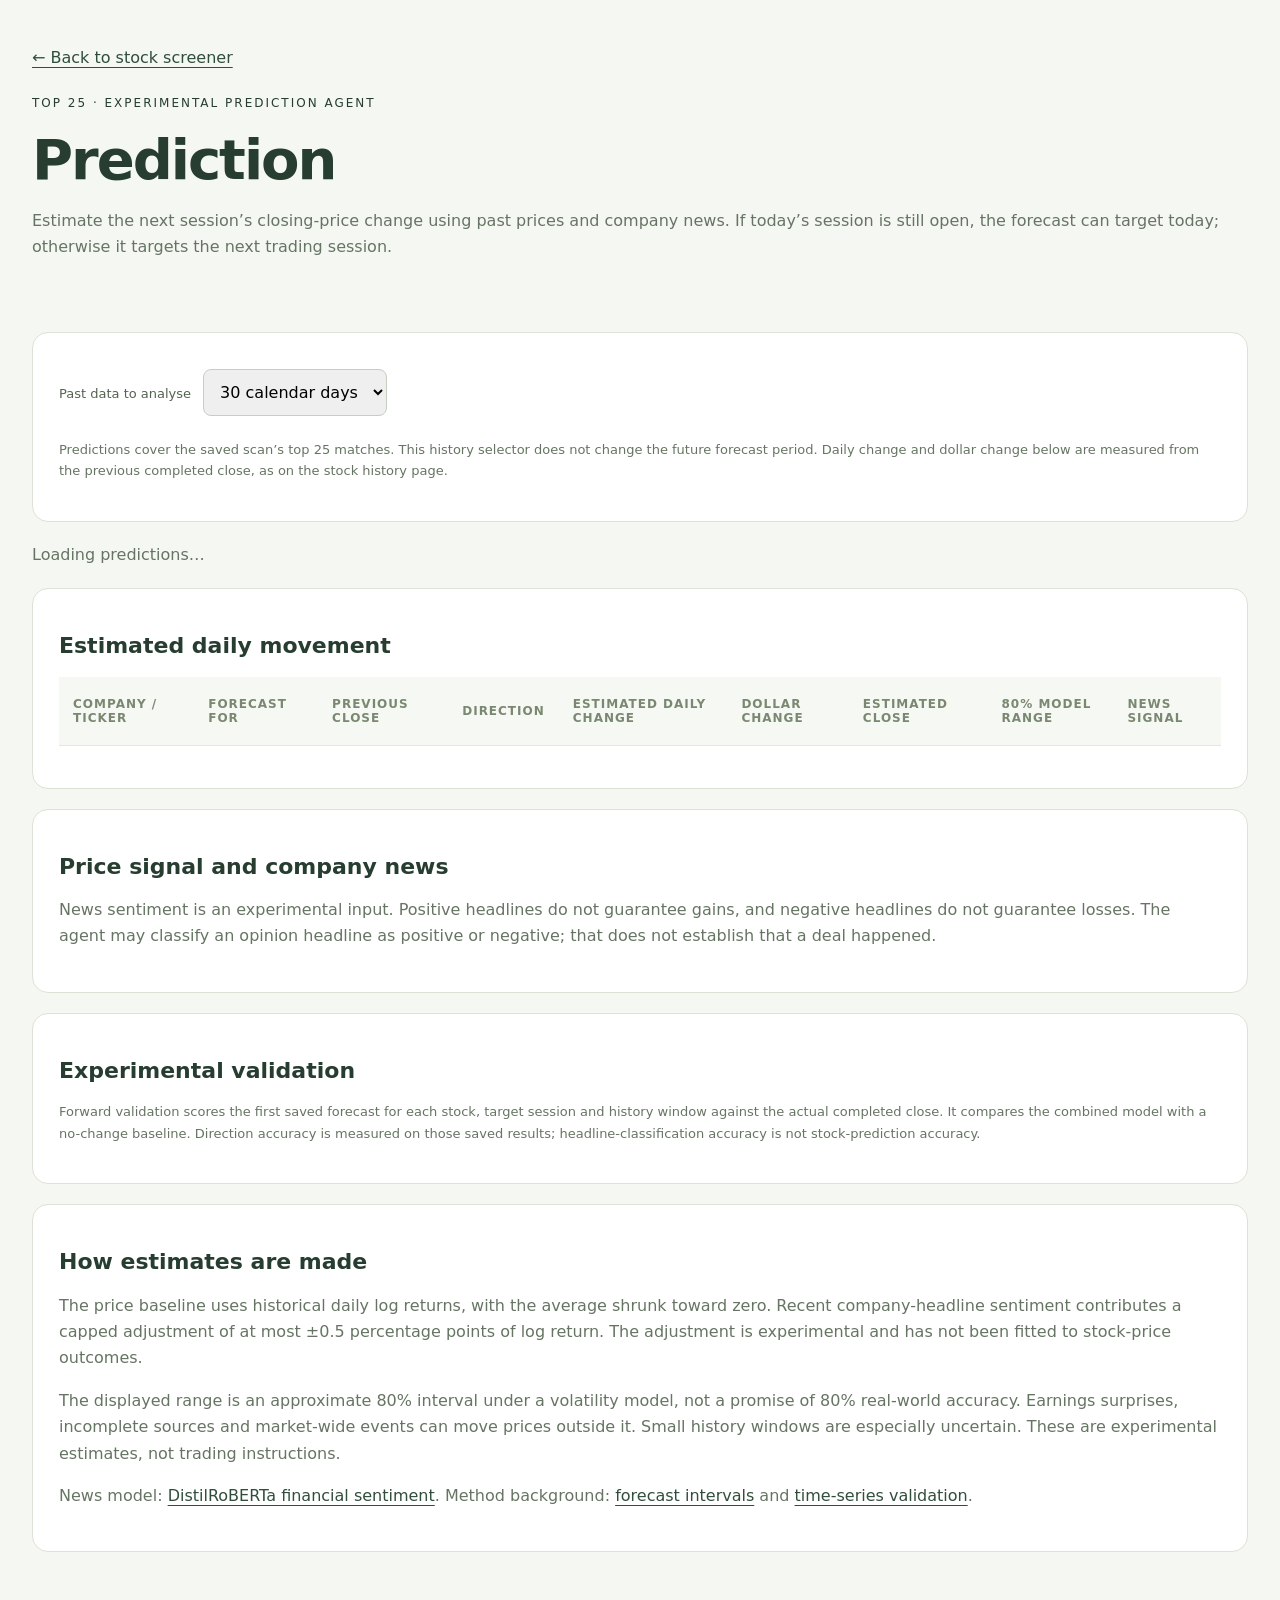
==== github-pages/prediction.html @ 551304e3 "Add experimental top-25 prediction agent with company news and forward validation" ====
<!doctype html><html lang="en"><head><meta charset="utf-8"><meta name="viewport" content="width=device-width,initial-scale=1"><title>Prediction · Market Pulse</title><link rel="stylesheet" href="style.css"></head><body><main><a href="index.html">← Back to stock screener</a><header><span class="eyebrow">TOP 25 · EXPERIMENTAL PREDICTION AGENT</span><h1>Prediction</h1><p>Estimate the next session’s closing-price change using past prices and company news. If today’s session is still open, the forecast can target today; otherwise it targets the next trading session.</p></header><section><label for="historyWindow">Past data to analyse</label><select id="historyWindow"><option value="10">10 calendar days</option><option value="20">20 calendar days</option><option value="30" selected>30 calendar days</option></select><p class="hint">Predictions cover the saved scan’s top 25 matches. This history selector does not change the future forecast period. Daily change and dollar change below are measured from the previous completed close, as on the stock history page.</p></section><p id="predictionStatus" role="status">Loading predictions…</p><section><h2>Estimated daily movement</h2><div class="table"><table><thead><tr><th>Company / ticker</th><th>Forecast for</th><th>Previous close</th><th>Direction</th><th>Estimated daily change</th><th>Dollar change</th><th>Estimated close</th><th>80% model range</th><th>News signal</th></tr></thead><tbody id="predictionRows"></tbody></table></div><p id="predictionEmpty"></p></section><section><h2>Price signal and company news</h2><p>News sentiment is an experimental input. Positive headlines do not guarantee gains, and negative headlines do not guarantee losses. The agent may classify an opinion headline as positive or negative; that does not establish that a deal happened.</p><div id="predictionEvidence"></div></section><section><h2>Experimental validation</h2><p id="validationSummary"></p><p class="hint">Forward validation scores the first saved forecast for each stock, target session and history window against the actual completed close. It compares the combined model with a no-change baseline. Direction accuracy is measured on those saved results; headline-classification accuracy is not stock-prediction accuracy.</p></section><section><h2>How estimates are made</h2><p>The price baseline uses historical daily log returns, with the average shrunk toward zero. Recent company-headline sentiment contributes a capped adjustment of at most ±0.5 percentage points of log return. The adjustment is experimental and has not been fitted to stock-price outcomes.</p><p>The displayed range is an approximate 80% interval under a volatility model, not a promise of 80% real-world accuracy. Earnings surprises, incomplete sources and market-wide events can move prices outside it. Small history windows are especially uncertain. These are experimental estimates, not trading instructions.</p><p>News model: <a href="https://huggingface.co/mrm8488/distilroberta-finetuned-financial-news-sentiment-analysis" target="_blank" rel="noreferrer">DistilRoBERTa financial sentiment</a>. Method background: <a href="https://otexts.com/fpp3/prediction-intervals.html" target="_blank" rel="noreferrer">forecast intervals</a> and <a href="https://otexts.com/fpp3/tscv.html" target="_blank" rel="noreferrer">time-series validation</a>.</p></section></main><script type="module" src="prediction.js?v=20261012-1"></script></body></html>
---- github-pages/style.css ----
:root{font-family:system-ui,sans-serif;color:#263d30;background:#f5f7f2}*{box-sizing:border-box}main{max-width:1400px;margin:auto;padding:40px 24px}header{padding:25px 0 35px}h1{font-size:clamp(32px,5vw,56px);letter-spacing:-2px;margin:16px 0}h2{font-size:22px}p{line-height:1.65;color:#667563}.eyebrow{font-size:12px;letter-spacing:2px}section{background:white;border:1px solid #dce2d6;border-radius:16px;padding:26px;margin:20px 0}form{display:grid;grid-template-columns:repeat(6,1fr);gap:14px;align-items:end}label{font-size:13px;color:#53644f}input{width:100%;border:1px solid #c6cfbf;border-radius:8px;padding:13px;margin-top:8px;font:inherit;color:#263d30}button,a{cursor:pointer}button{border:1px solid #304e3b;background:#304e3b;color:white;border-radius:8px;padding:13px 18px;font:inherit}button:disabled{opacity:.5;cursor:default}a{color:#304e3b;text-underline-offset:4px}.hint{font-size:13px}.bar{display:flex;align-items:center;justify-content:space-between;gap:16px}.bar div{display:flex;align-items:center;gap:10px}.table{overflow:auto}table{width:100%;border-collapse:collapse;text-align:left}th{font-size:12px;text-transform:uppercase;letter-spacing:1px;color:#7a8871;background:#f6f8f3}td,th{padding:20px 14px;border-bottom:1px solid #e3e8df}small{display:block;color:#7a8871;margin-top:5px}.positive{color:#27804c}.negative{color:#b04444}#status{padding:18px;background:#e5edde;border-radius:10px}#empty{padding:20px;text-align:center}@media(max-width:1000px){form{grid-template-columns:repeat(3,1fr)}.bar{display:block}.bar div{flex-wrap:wrap}}@media(max-width:600px){main{padding:18px 12px}section{padding:16px}form{grid-template-columns:repeat(2,1fr)}}

.prediction-button{display:inline-block;padding:12px 18px;border-radius:8px;background:#304e3b;color:#fff;text-decoration:none;margin:8px 0}select{padding:12px;border:1px solid #c6cfbf;border-radius:8px;font:inherit;margin:10px 0 10px 12px}.prediction-card{padding:18px 0;border-bottom:1px solid #e3e8df}.prediction-card:last-child{border-bottom:0}
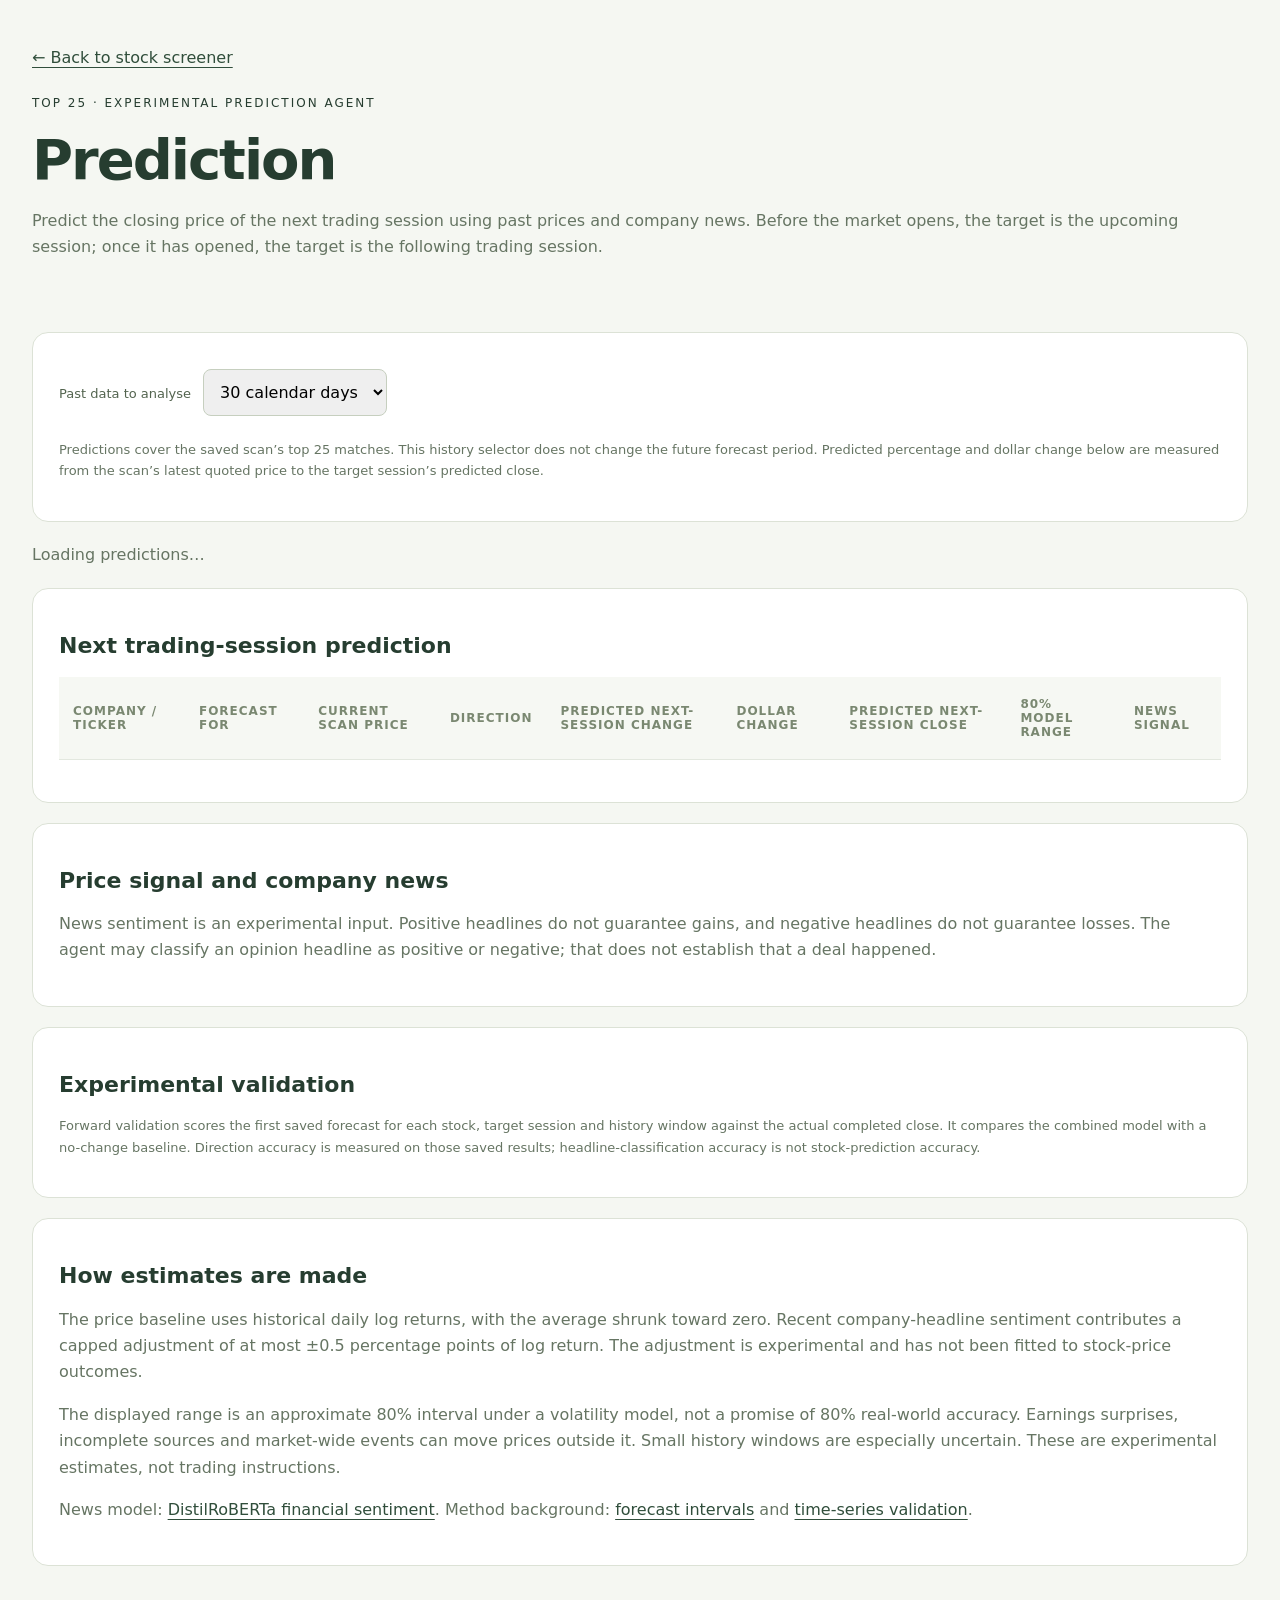
==== commit d0f644b8: "Show next-session predictions beside average movement and remove rank column" ====
--- a/github-pages/prediction.html
+++ b/github-pages/prediction.html
@@ -1 +1 @@
-<!doctype html><html lang="en"><head><meta charset="utf-8"><meta name="viewport" content="width=device-width,initial-scale=1"><title>Prediction · Market Pulse</title><link rel="stylesheet" href="style.css"></head><body><main><a href="index.html">← Back to stock screener</a><header><span class="eyebrow">TOP 25 · EXPERIMENTAL PREDICTION AGENT</span><h1>Prediction</h1><p>Estimate the next session’s closing-price change using past prices and company news. If today’s session is still open, the forecast can target today; otherwise it targets the next trading session.</p></header><section><label for="historyWindow">Past data to analyse</label><select id="historyWindow"><option value="10">10 calendar days</option><option value="20">20 calendar days</option><option value="30" selected>30 calendar days</option></select><p class="hint">Predictions cover the saved scan’s top 25 matches. This history selector does not change the future forecast period. Daily change and dollar change below are measured from the previous completed close, as on the stock history page.</p></section><p id="predictionStatus" role="status">Loading predictions…</p><section><h2>Estimated daily movement</h2><div class="table"><table><thead><tr><th>Company / ticker</th><th>Forecast for</th><th>Previous close</th><th>Direction</th><th>Estimated daily change</th><th>Dollar change</th><th>Estimated close</th><th>80% model range</th><th>News signal</th></tr></thead><tbody id="predictionRows"></tbody></table></div><p id="predictionEmpty"></p></section><section><h2>Price signal and company news</h2><p>News sentiment is an experimental input. Positive headlines do not guarantee gains, and negative headlines do not guarantee losses. The agent may classify an opinion headline as positive or negative; that does not establish that a deal happened.</p><div id="predictionEvidence"></div></section><section><h2>Experimental validation</h2><p id="validationSummary"></p><p class="hint">Forward validation scores the first saved forecast for each stock, target session and history window against the actual completed close. It compares the combined model with a no-change baseline. Direction accuracy is measured on those saved results; headline-classification accuracy is not stock-prediction accuracy.</p></section><section><h2>How estimates are made</h2><p>The price baseline uses historical daily log returns, with the average shrunk toward zero. Recent company-headline sentiment contributes a capped adjustment of at most ±0.5 percentage points of log return. The adjustment is experimental and has not been fitted to stock-price outcomes.</p><p>The displayed range is an approximate 80% interval under a volatility model, not a promise of 80% real-world accuracy. Earnings surprises, incomplete sources and market-wide events can move prices outside it. Small history windows are especially uncertain. These are experimental estimates, not trading instructions.</p><p>News model: <a href="https://huggingface.co/mrm8488/distilroberta-finetuned-financial-news-sentiment-analysis" target="_blank" rel="noreferrer">DistilRoBERTa financial sentiment</a>. Method background: <a href="https://otexts.com/fpp3/prediction-intervals.html" target="_blank" rel="noreferrer">forecast intervals</a> and <a href="https://otexts.com/fpp3/tscv.html" target="_blank" rel="noreferrer">time-series validation</a>.</p></section></main><script type="module" src="prediction.js?v=20261012-1"></script></body></html>
+<!doctype html><html lang="en"><head><meta charset="utf-8"><meta name="viewport" content="width=device-width,initial-scale=1"><title>Prediction · Market Pulse</title><link rel="stylesheet" href="style.css"></head><body><main><a href="index.html">← Back to stock screener</a><header><span class="eyebrow">TOP 25 · EXPERIMENTAL PREDICTION AGENT</span><h1>Prediction</h1><p>Predict the closing price of the next trading session using past prices and company news. Before the market opens, the target is the upcoming session; once it has opened, the target is the following trading session.</p></header><section><label for="historyWindow">Past data to analyse</label><select id="historyWindow"><option value="10">10 calendar days</option><option value="20">20 calendar days</option><option value="30" selected>30 calendar days</option></select><p class="hint">Predictions cover the saved scan’s top 25 matches. This history selector does not change the future forecast period. Predicted percentage and dollar change below are measured from the scan’s latest quoted price to the target session’s predicted close.</p></section><p id="predictionStatus" role="status">Loading predictions…</p><section><h2>Next trading-session prediction</h2><div class="table"><table><thead><tr><th>Company / ticker</th><th>Forecast for</th><th>Current scan price</th><th>Direction</th><th>Predicted next-session change</th><th>Dollar change</th><th>Predicted next-session close</th><th>80% model range</th><th>News signal</th></tr></thead><tbody id="predictionRows"></tbody></table></div><p id="predictionEmpty"></p></section><section><h2>Price signal and company news</h2><p>News sentiment is an experimental input. Positive headlines do not guarantee gains, and negative headlines do not guarantee losses. The agent may classify an opinion headline as positive or negative; that does not establish that a deal happened.</p><div id="predictionEvidence"></div></section><section><h2>Experimental validation</h2><p id="validationSummary"></p><p class="hint">Forward validation scores the first saved forecast for each stock, target session and history window against the actual completed close. It compares the combined model with a no-change baseline. Direction accuracy is measured on those saved results; headline-classification accuracy is not stock-prediction accuracy.</p></section><section><h2>How estimates are made</h2><p>The price baseline uses historical daily log returns, with the average shrunk toward zero. Recent company-headline sentiment contributes a capped adjustment of at most ±0.5 percentage points of log return. The adjustment is experimental and has not been fitted to stock-price outcomes.</p><p>The displayed range is an approximate 80% interval under a volatility model, not a promise of 80% real-world accuracy. Earnings surprises, incomplete sources and market-wide events can move prices outside it. Small history windows are especially uncertain. These are experimental estimates, not trading instructions.</p><p>News model: <a href="https://huggingface.co/mrm8488/distilroberta-finetuned-financial-news-sentiment-analysis" target="_blank" rel="noreferrer">DistilRoBERTa financial sentiment</a>. Method background: <a href="https://otexts.com/fpp3/prediction-intervals.html" target="_blank" rel="noreferrer">forecast intervals</a> and <a href="https://otexts.com/fpp3/tscv.html" target="_blank" rel="noreferrer">time-series validation</a>.</p></section></main><script type="module" src="prediction.js?v=20261012-2"></script></body></html>
--- a/github-pages/style.css
+++ b/github-pages/style.css
@@ -1,3 +1,5 @@
 :root{font-family:system-ui,sans-serif;color:#263d30;background:#f5f7f2}*{box-sizing:border-box}main{max-width:1400px;margin:auto;padding:40px 24px}header{padding:25px 0 35px}h1{font-size:clamp(32px,5vw,56px);letter-spacing:-2px;margin:16px 0}h2{font-size:22px}p{line-height:1.65;color:#667563}.eyebrow{font-size:12px;letter-spacing:2px}section{background:white;border:1px solid #dce2d6;border-radius:16px;padding:26px;margin:20px 0}form{display:grid;grid-template-columns:repeat(6,1fr);gap:14px;align-items:end}label{font-size:13px;color:#53644f}input{width:100%;border:1px solid #c6cfbf;border-radius:8px;padding:13px;margin-top:8px;font:inherit;color:#263d30}button,a{cursor:pointer}button{border:1px solid #304e3b;background:#304e3b;color:white;border-radius:8px;padding:13px 18px;font:inherit}button:disabled{opacity:.5;cursor:default}a{color:#304e3b;text-underline-offset:4px}.hint{font-size:13px}.bar{display:flex;align-items:center;justify-content:space-between;gap:16px}.bar div{display:flex;align-items:center;gap:10px}.table{overflow:auto}table{width:100%;border-collapse:collapse;text-align:left}th{font-size:12px;text-transform:uppercase;letter-spacing:1px;color:#7a8871;background:#f6f8f3}td,th{padding:20px 14px;border-bottom:1px solid #e3e8df}small{display:block;color:#7a8871;margin-top:5px}.positive{color:#27804c}.negative{color:#b04444}#status{padding:18px;background:#e5edde;border-radius:10px}#empty{padding:20px;text-align:center}@media(max-width:1000px){form{grid-template-columns:repeat(3,1fr)}.bar{display:block}.bar div{flex-wrap:wrap}}@media(max-width:600px){main{padding:18px 12px}section{padding:16px}form{grid-template-columns:repeat(2,1fr)}}
 
 .prediction-button{display:inline-block;padding:12px 18px;border-radius:8px;background:#304e3b;color:#fff;text-decoration:none;margin:8px 0}select{padding:12px;border:1px solid #c6cfbf;border-radius:8px;font:inherit;margin:10px 0 10px 12px}.prediction-card{padding:18px 0;border-bottom:1px solid #e3e8df}.prediction-card:last-child{border-bottom:0}
+
+.table td.positive a,.table td.negative a{color:inherit}
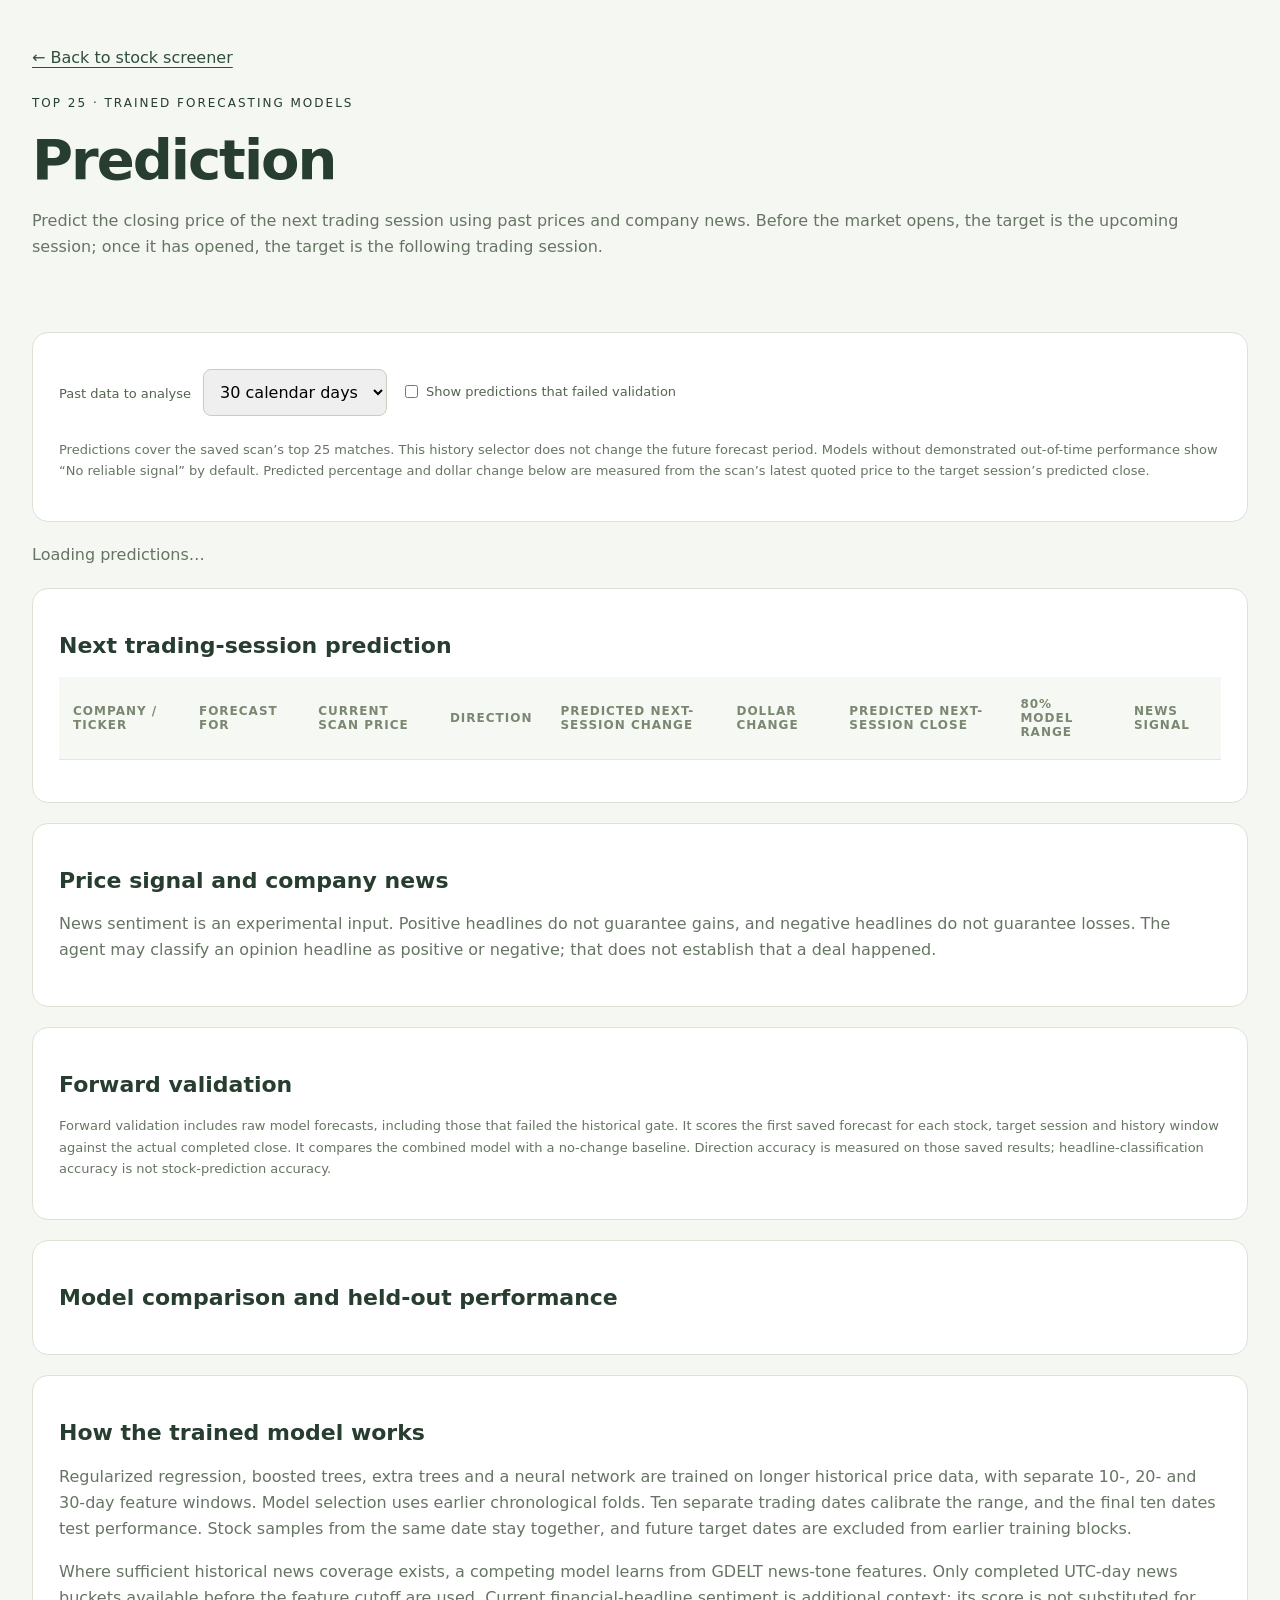
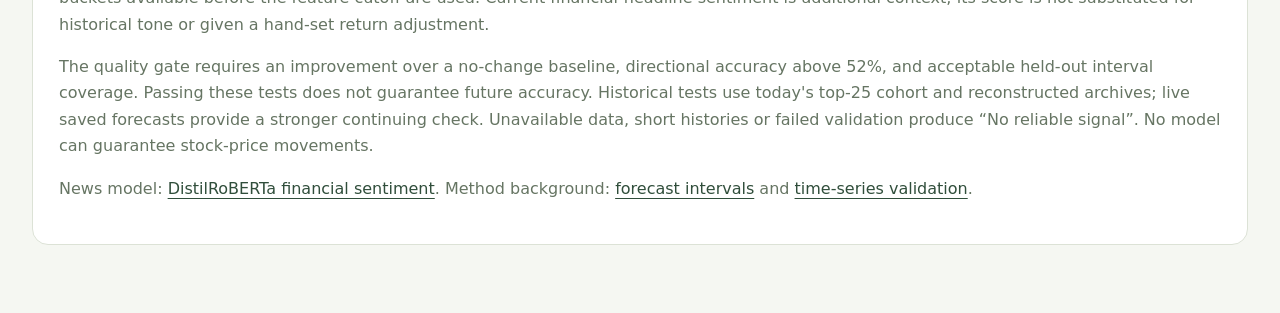
==== commit 12e1ee9b: "Replace heuristic forecasts with supervised model selection and held-out validation" ====
--- a/github-pages/prediction.html
+++ b/github-pages/prediction.html
@@ -1 +1 @@
-<!doctype html><html lang="en"><head><meta charset="utf-8"><meta name="viewport" content="width=device-width,initial-scale=1"><title>Prediction · Market Pulse</title><link rel="stylesheet" href="style.css"></head><body><main><a href="index.html">← Back to stock screener</a><header><span class="eyebrow">TOP 25 · EXPERIMENTAL PREDICTION AGENT</span><h1>Prediction</h1><p>Predict the closing price of the next trading session using past prices and company news. Before the market opens, the target is the upcoming session; once it has opened, the target is the following trading session.</p></header><section><label for="historyWindow">Past data to analyse</label><select id="historyWindow"><option value="10">10 calendar days</option><option value="20">20 calendar days</option><option value="30" selected>30 calendar days</option></select><p class="hint">Predictions cover the saved scan’s top 25 matches. This history selector does not change the future forecast period. Predicted percentage and dollar change below are measured from the scan’s latest quoted price to the target session’s predicted close.</p></section><p id="predictionStatus" role="status">Loading predictions…</p><section><h2>Next trading-session prediction</h2><div class="table"><table><thead><tr><th>Company / ticker</th><th>Forecast for</th><th>Current scan price</th><th>Direction</th><th>Predicted next-session change</th><th>Dollar change</th><th>Predicted next-session close</th><th>80% model range</th><th>News signal</th></tr></thead><tbody id="predictionRows"></tbody></table></div><p id="predictionEmpty"></p></section><section><h2>Price signal and company news</h2><p>News sentiment is an experimental input. Positive headlines do not guarantee gains, and negative headlines do not guarantee losses. The agent may classify an opinion headline as positive or negative; that does not establish that a deal happened.</p><div id="predictionEvidence"></div></section><section><h2>Experimental validation</h2><p id="validationSummary"></p><p class="hint">Forward validation scores the first saved forecast for each stock, target session and history window against the actual completed close. It compares the combined model with a no-change baseline. Direction accuracy is measured on those saved results; headline-classification accuracy is not stock-prediction accuracy.</p></section><section><h2>How estimates are made</h2><p>The price baseline uses historical daily log returns, with the average shrunk toward zero. Recent company-headline sentiment contributes a capped adjustment of at most ±0.5 percentage points of log return. The adjustment is experimental and has not been fitted to stock-price outcomes.</p><p>The displayed range is an approximate 80% interval under a volatility model, not a promise of 80% real-world accuracy. Earnings surprises, incomplete sources and market-wide events can move prices outside it. Small history windows are especially uncertain. These are experimental estimates, not trading instructions.</p><p>News model: <a href="https://huggingface.co/mrm8488/distilroberta-finetuned-financial-news-sentiment-analysis" target="_blank" rel="noreferrer">DistilRoBERTa financial sentiment</a>. Method background: <a href="https://otexts.com/fpp3/prediction-intervals.html" target="_blank" rel="noreferrer">forecast intervals</a> and <a href="https://otexts.com/fpp3/tscv.html" target="_blank" rel="noreferrer">time-series validation</a>.</p></section></main><script type="module" src="prediction.js?v=20261012-2"></script></body></html>
+<!doctype html><html lang="en"><head><meta charset="utf-8"><meta name="viewport" content="width=device-width,initial-scale=1"><title>Prediction · Market Pulse</title><link rel="stylesheet" href="style.css"></head><body><main><a href="index.html">← Back to stock screener</a><header><span class="eyebrow">TOP 25 · TRAINED FORECASTING MODELS</span><h1>Prediction</h1><p>Predict the closing price of the next trading session using past prices and company news. Before the market opens, the target is the upcoming session; once it has opened, the target is the following trading session.</p></header><section><label for="historyWindow">Past data to analyse</label><select id="historyWindow"><option value="10">10 calendar days</option><option value="20">20 calendar days</option><option value="30" selected>30 calendar days</option></select><label class="quality-filter"><input type="checkbox" id="showUnvalidated"> Show predictions that failed validation</label><p class="hint">Predictions cover the saved scan’s top 25 matches. This history selector does not change the future forecast period. Models without demonstrated out-of-time performance show “No reliable signal” by default. Predicted percentage and dollar change below are measured from the scan’s latest quoted price to the target session’s predicted close.</p></section><p id="predictionStatus" role="status">Loading predictions…</p><section><h2>Next trading-session prediction</h2><div class="table"><table><thead><tr><th>Company / ticker</th><th>Forecast for</th><th>Current scan price</th><th>Direction</th><th>Predicted next-session change</th><th>Dollar change</th><th>Predicted next-session close</th><th>80% model range</th><th>News signal</th></tr></thead><tbody id="predictionRows"></tbody></table></div><p id="predictionEmpty"></p></section><section><h2>Price signal and company news</h2><p>News sentiment is an experimental input. Positive headlines do not guarantee gains, and negative headlines do not guarantee losses. The agent may classify an opinion headline as positive or negative; that does not establish that a deal happened.</p><div id="predictionEvidence"></div></section><section><h2>Forward validation</h2><p id="validationSummary"></p><p class="hint">Forward validation includes raw model forecasts, including those that failed the historical gate. It scores the first saved forecast for each stock, target session and history window against the actual completed close. It compares the combined model with a no-change baseline. Direction accuracy is measured on those saved results; headline-classification accuracy is not stock-prediction accuracy.</p></section><section><h2>Model comparison and held-out performance</h2><div id="modelComparison"></div></section><section><h2>How the trained model works</h2><p>Regularized regression, boosted trees, extra trees and a neural network are trained on longer historical price data, with separate 10-, 20- and 30-day feature windows. Model selection uses earlier chronological folds. Ten separate trading dates calibrate the range, and the final ten dates test performance. Stock samples from the same date stay together, and future target dates are excluded from earlier training blocks.</p><p>Where sufficient historical news coverage exists, a competing model learns from GDELT news-tone features. Only completed UTC-day news buckets available before the feature cutoff are used. Current financial-headline sentiment is additional context; its score is not substituted for historical tone or given a hand-set return adjustment.</p><p>The quality gate requires an improvement over a no-change baseline, directional accuracy above 52%, and acceptable held-out interval coverage. Passing these tests does not guarantee future accuracy. Historical tests use today's top-25 cohort and reconstructed archives; live saved forecasts provide a stronger continuing check. Unavailable data, short histories or failed validation produce “No reliable signal”. No model can guarantee stock-price movements.</p><p>News model: <a href="https://huggingface.co/mrm8488/distilroberta-finetuned-financial-news-sentiment-analysis" target="_blank" rel="noreferrer">DistilRoBERTa financial sentiment</a>. Method background: <a href="https://otexts.com/fpp3/prediction-intervals.html" target="_blank" rel="noreferrer">forecast intervals</a> and <a href="https://otexts.com/fpp3/tscv.html" target="_blank" rel="noreferrer">time-series validation</a>.</p></section></main><script type="module" src="prediction.js?v=20261012-3"></script></body></html>
--- a/github-pages/style.css
+++ b/github-pages/style.css
@@ -3,3 +3,5 @@
 .prediction-button{display:inline-block;padding:12px 18px;border-radius:8px;background:#304e3b;color:#fff;text-decoration:none;margin:8px 0}select{padding:12px;border:1px solid #c6cfbf;border-radius:8px;font:inherit;margin:10px 0 10px 12px}.prediction-card{padding:18px 0;border-bottom:1px solid #e3e8df}.prediction-card:last-child{border-bottom:0}
 
 .table td.positive a,.table td.negative a{color:inherit}
+
+.quality-filter{display:inline-flex;align-items:center;gap:8px;margin-left:18px}.quality-filter input{width:auto;margin:0}
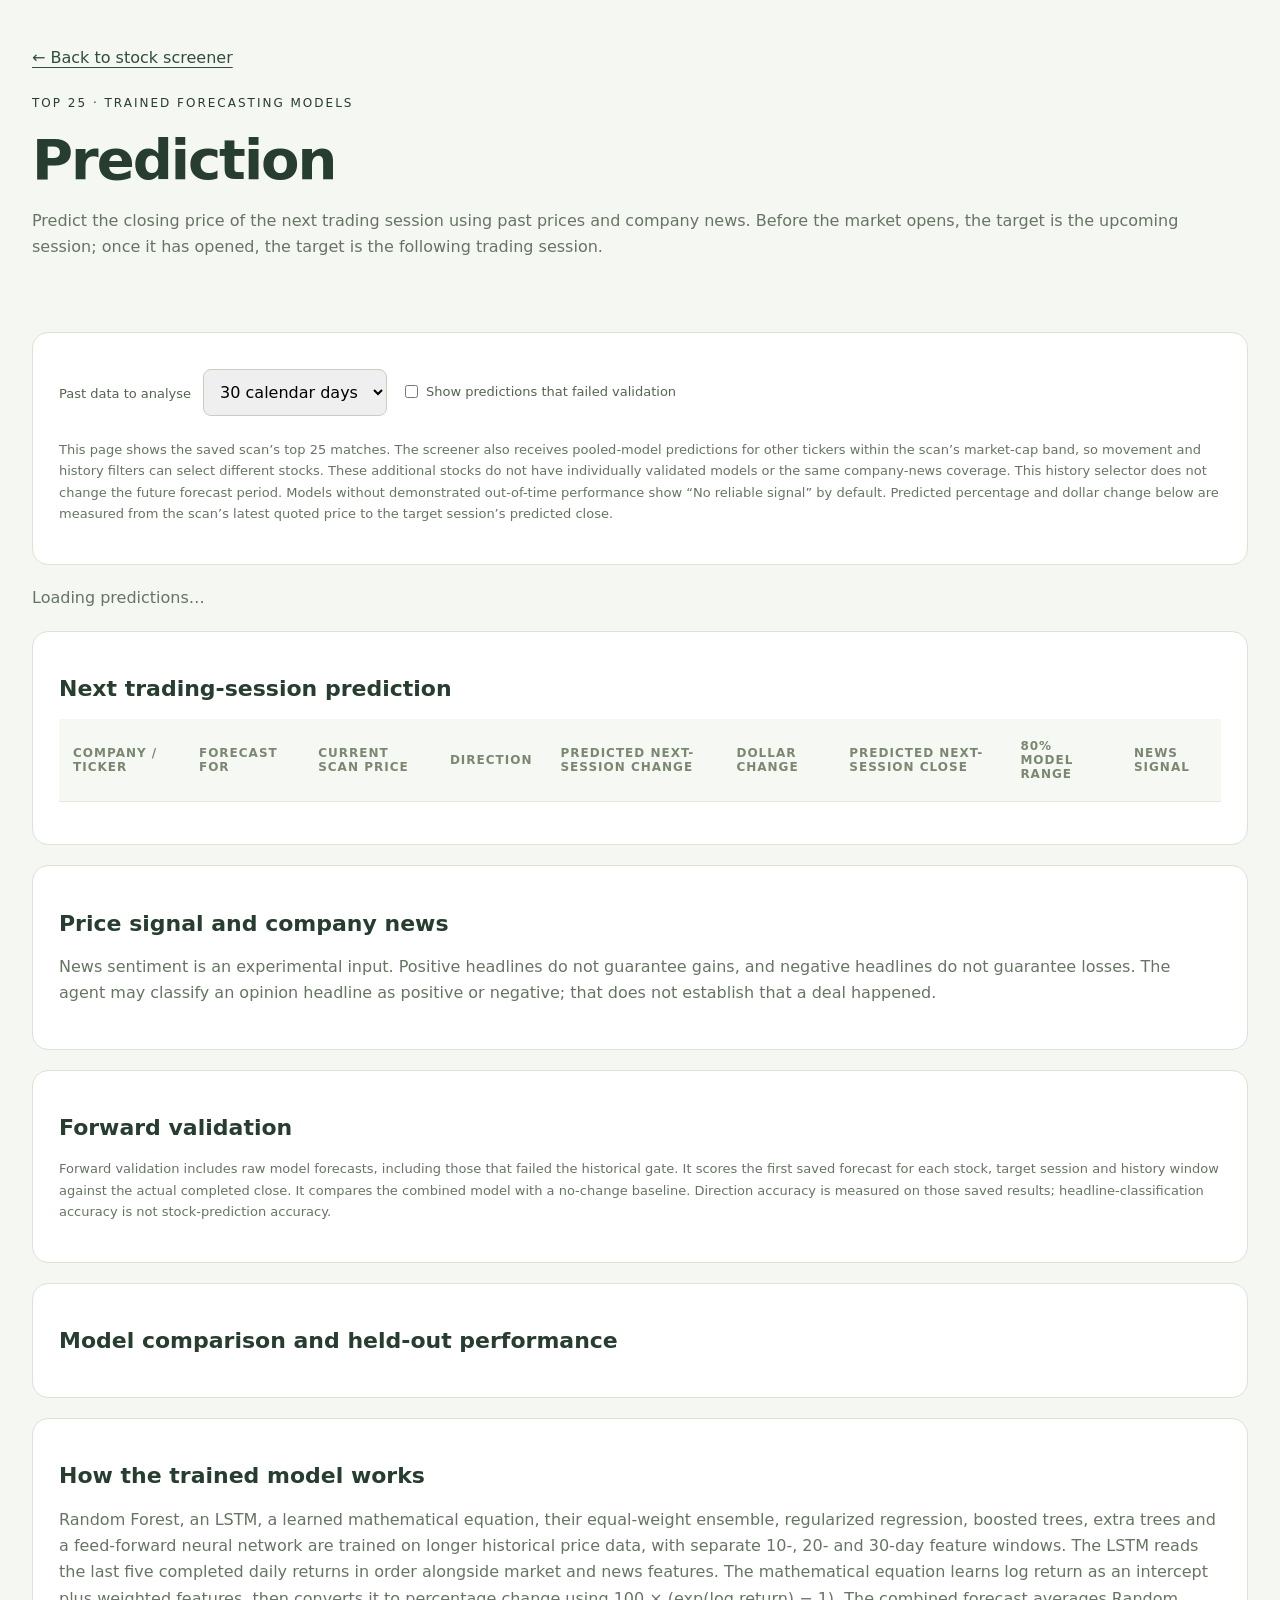
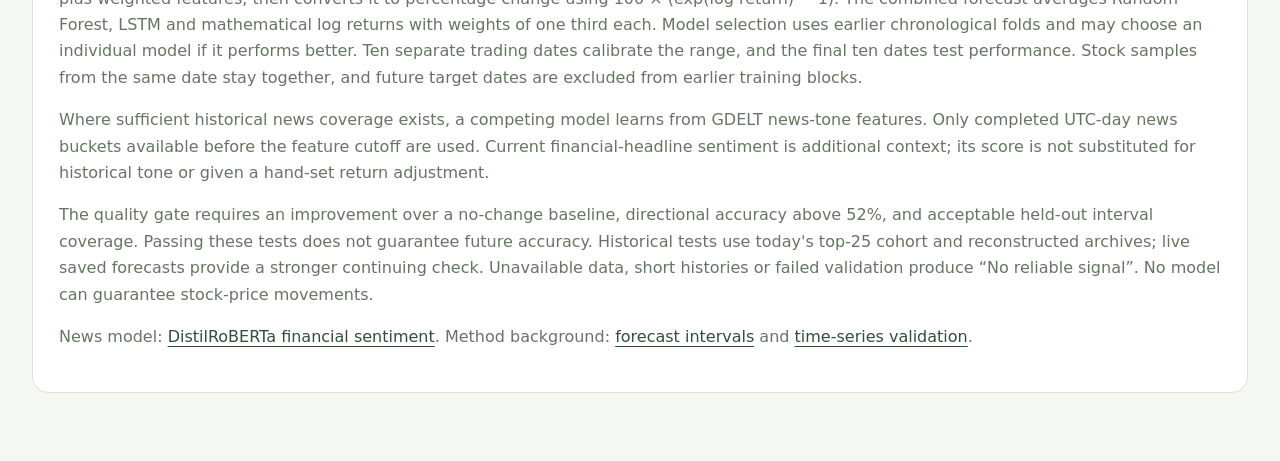
==== commit 36b40a0c: "Add Random Forest LSTM and mathematical forecast ensemble" ====
--- a/github-pages/prediction.html
+++ b/github-pages/prediction.html
@@ -1 +1 @@
-<!doctype html><html lang="en"><head><meta charset="utf-8"><meta name="viewport" content="width=device-width,initial-scale=1"><title>Prediction · Market Pulse</title><link rel="stylesheet" href="style.css"></head><body><main><a href="index.html">← Back to stock screener</a><header><span class="eyebrow">TOP 25 · TRAINED FORECASTING MODELS</span><h1>Prediction</h1><p>Predict the closing price of the next trading session using past prices and company news. Before the market opens, the target is the upcoming session; once it has opened, the target is the following trading session.</p></header><section><label for="historyWindow">Past data to analyse</label><select id="historyWindow"><option value="10">10 calendar days</option><option value="20">20 calendar days</option><option value="30" selected>30 calendar days</option></select><label class="quality-filter"><input type="checkbox" id="showUnvalidated"> Show predictions that failed validation</label><p class="hint">Predictions cover the saved scan’s top 25 matches. This history selector does not change the future forecast period. Models without demonstrated out-of-time performance show “No reliable signal” by default. Predicted percentage and dollar change below are measured from the scan’s latest quoted price to the target session’s predicted close.</p></section><p id="predictionStatus" role="status">Loading predictions…</p><section><h2>Next trading-session prediction</h2><div class="table"><table><thead><tr><th>Company / ticker</th><th>Forecast for</th><th>Current scan price</th><th>Direction</th><th>Predicted next-session change</th><th>Dollar change</th><th>Predicted next-session close</th><th>80% model range</th><th>News signal</th></tr></thead><tbody id="predictionRows"></tbody></table></div><p id="predictionEmpty"></p></section><section><h2>Price signal and company news</h2><p>News sentiment is an experimental input. Positive headlines do not guarantee gains, and negative headlines do not guarantee losses. The agent may classify an opinion headline as positive or negative; that does not establish that a deal happened.</p><div id="predictionEvidence"></div></section><section><h2>Forward validation</h2><p id="validationSummary"></p><p class="hint">Forward validation includes raw model forecasts, including those that failed the historical gate. It scores the first saved forecast for each stock, target session and history window against the actual completed close. It compares the combined model with a no-change baseline. Direction accuracy is measured on those saved results; headline-classification accuracy is not stock-prediction accuracy.</p></section><section><h2>Model comparison and held-out performance</h2><div id="modelComparison"></div></section><section><h2>How the trained model works</h2><p>Regularized regression, boosted trees, extra trees and a neural network are trained on longer historical price data, with separate 10-, 20- and 30-day feature windows. Model selection uses earlier chronological folds. Ten separate trading dates calibrate the range, and the final ten dates test performance. Stock samples from the same date stay together, and future target dates are excluded from earlier training blocks.</p><p>Where sufficient historical news coverage exists, a competing model learns from GDELT news-tone features. Only completed UTC-day news buckets available before the feature cutoff are used. Current financial-headline sentiment is additional context; its score is not substituted for historical tone or given a hand-set return adjustment.</p><p>The quality gate requires an improvement over a no-change baseline, directional accuracy above 52%, and acceptable held-out interval coverage. Passing these tests does not guarantee future accuracy. Historical tests use today's top-25 cohort and reconstructed archives; live saved forecasts provide a stronger continuing check. Unavailable data, short histories or failed validation produce “No reliable signal”. No model can guarantee stock-price movements.</p><p>News model: <a href="https://huggingface.co/mrm8488/distilroberta-finetuned-financial-news-sentiment-analysis" target="_blank" rel="noreferrer">DistilRoBERTa financial sentiment</a>. Method background: <a href="https://otexts.com/fpp3/prediction-intervals.html" target="_blank" rel="noreferrer">forecast intervals</a> and <a href="https://otexts.com/fpp3/tscv.html" target="_blank" rel="noreferrer">time-series validation</a>.</p></section></main><script type="module" src="prediction.js?v=20261012-3"></script></body></html>
+<!doctype html><html lang="en"><head><meta charset="utf-8"><meta name="viewport" content="width=device-width,initial-scale=1"><title>Prediction · Market Pulse</title><link rel="stylesheet" href="style.css"></head><body><main><a href="index.html">← Back to stock screener</a><header><span class="eyebrow">TOP 25 · TRAINED FORECASTING MODELS</span><h1>Prediction</h1><p>Predict the closing price of the next trading session using past prices and company news. Before the market opens, the target is the upcoming session; once it has opened, the target is the following trading session.</p></header><section><label for="historyWindow">Past data to analyse</label><select id="historyWindow"><option value="10">10 calendar days</option><option value="20">20 calendar days</option><option value="30" selected>30 calendar days</option></select><label class="quality-filter"><input type="checkbox" id="showUnvalidated"> Show predictions that failed validation</label><p class="hint">This page shows the saved scan’s top 25 matches. The screener also receives pooled-model predictions for other tickers within the scan’s market-cap band, so movement and history filters can select different stocks. These additional stocks do not have individually validated models or the same company-news coverage. This history selector does not change the future forecast period. Models without demonstrated out-of-time performance show “No reliable signal” by default. Predicted percentage and dollar change below are measured from the scan’s latest quoted price to the target session’s predicted close.</p></section><p id="predictionStatus" role="status">Loading predictions…</p><section><h2>Next trading-session prediction</h2><div class="table"><table><thead><tr><th>Company / ticker</th><th>Forecast for</th><th>Current scan price</th><th>Direction</th><th>Predicted next-session change</th><th>Dollar change</th><th>Predicted next-session close</th><th>80% model range</th><th>News signal</th></tr></thead><tbody id="predictionRows"></tbody></table></div><p id="predictionEmpty"></p></section><section><h2>Price signal and company news</h2><p>News sentiment is an experimental input. Positive headlines do not guarantee gains, and negative headlines do not guarantee losses. The agent may classify an opinion headline as positive or negative; that does not establish that a deal happened.</p><div id="predictionEvidence"></div></section><section><h2>Forward validation</h2><p id="validationSummary"></p><p class="hint">Forward validation includes raw model forecasts, including those that failed the historical gate. It scores the first saved forecast for each stock, target session and history window against the actual completed close. It compares the combined model with a no-change baseline. Direction accuracy is measured on those saved results; headline-classification accuracy is not stock-prediction accuracy.</p></section><section><h2>Model comparison and held-out performance</h2><div id="modelComparison"></div></section><section><h2>How the trained model works</h2><p>Random Forest, an LSTM, a learned mathematical equation, their equal-weight ensemble, regularized regression, boosted trees, extra trees and a feed-forward neural network are trained on longer historical price data, with separate 10-, 20- and 30-day feature windows. The LSTM reads the last five completed daily returns in order alongside market and news features. The mathematical equation learns log return as an intercept plus weighted features, then converts it to percentage change using 100 × (exp(log return) − 1). The combined forecast averages Random Forest, LSTM and mathematical log returns with weights of one third each. Model selection uses earlier chronological folds and may choose an individual model if it performs better. Ten separate trading dates calibrate the range, and the final ten dates test performance. Stock samples from the same date stay together, and future target dates are excluded from earlier training blocks.</p><p>Where sufficient historical news coverage exists, a competing model learns from GDELT news-tone features. Only completed UTC-day news buckets available before the feature cutoff are used. Current financial-headline sentiment is additional context; its score is not substituted for historical tone or given a hand-set return adjustment.</p><p>The quality gate requires an improvement over a no-change baseline, directional accuracy above 52%, and acceptable held-out interval coverage. Passing these tests does not guarantee future accuracy. Historical tests use today's top-25 cohort and reconstructed archives; live saved forecasts provide a stronger continuing check. Unavailable data, short histories or failed validation produce “No reliable signal”. No model can guarantee stock-price movements.</p><p>News model: <a href="https://huggingface.co/mrm8488/distilroberta-finetuned-financial-news-sentiment-analysis" target="_blank" rel="noreferrer">DistilRoBERTa financial sentiment</a>. Method background: <a href="https://otexts.com/fpp3/prediction-intervals.html" target="_blank" rel="noreferrer">forecast intervals</a> and <a href="https://otexts.com/fpp3/tscv.html" target="_blank" rel="noreferrer">time-series validation</a>.</p></section></main><script type="module" src="prediction.js?v=20261012-4"></script></body></html>
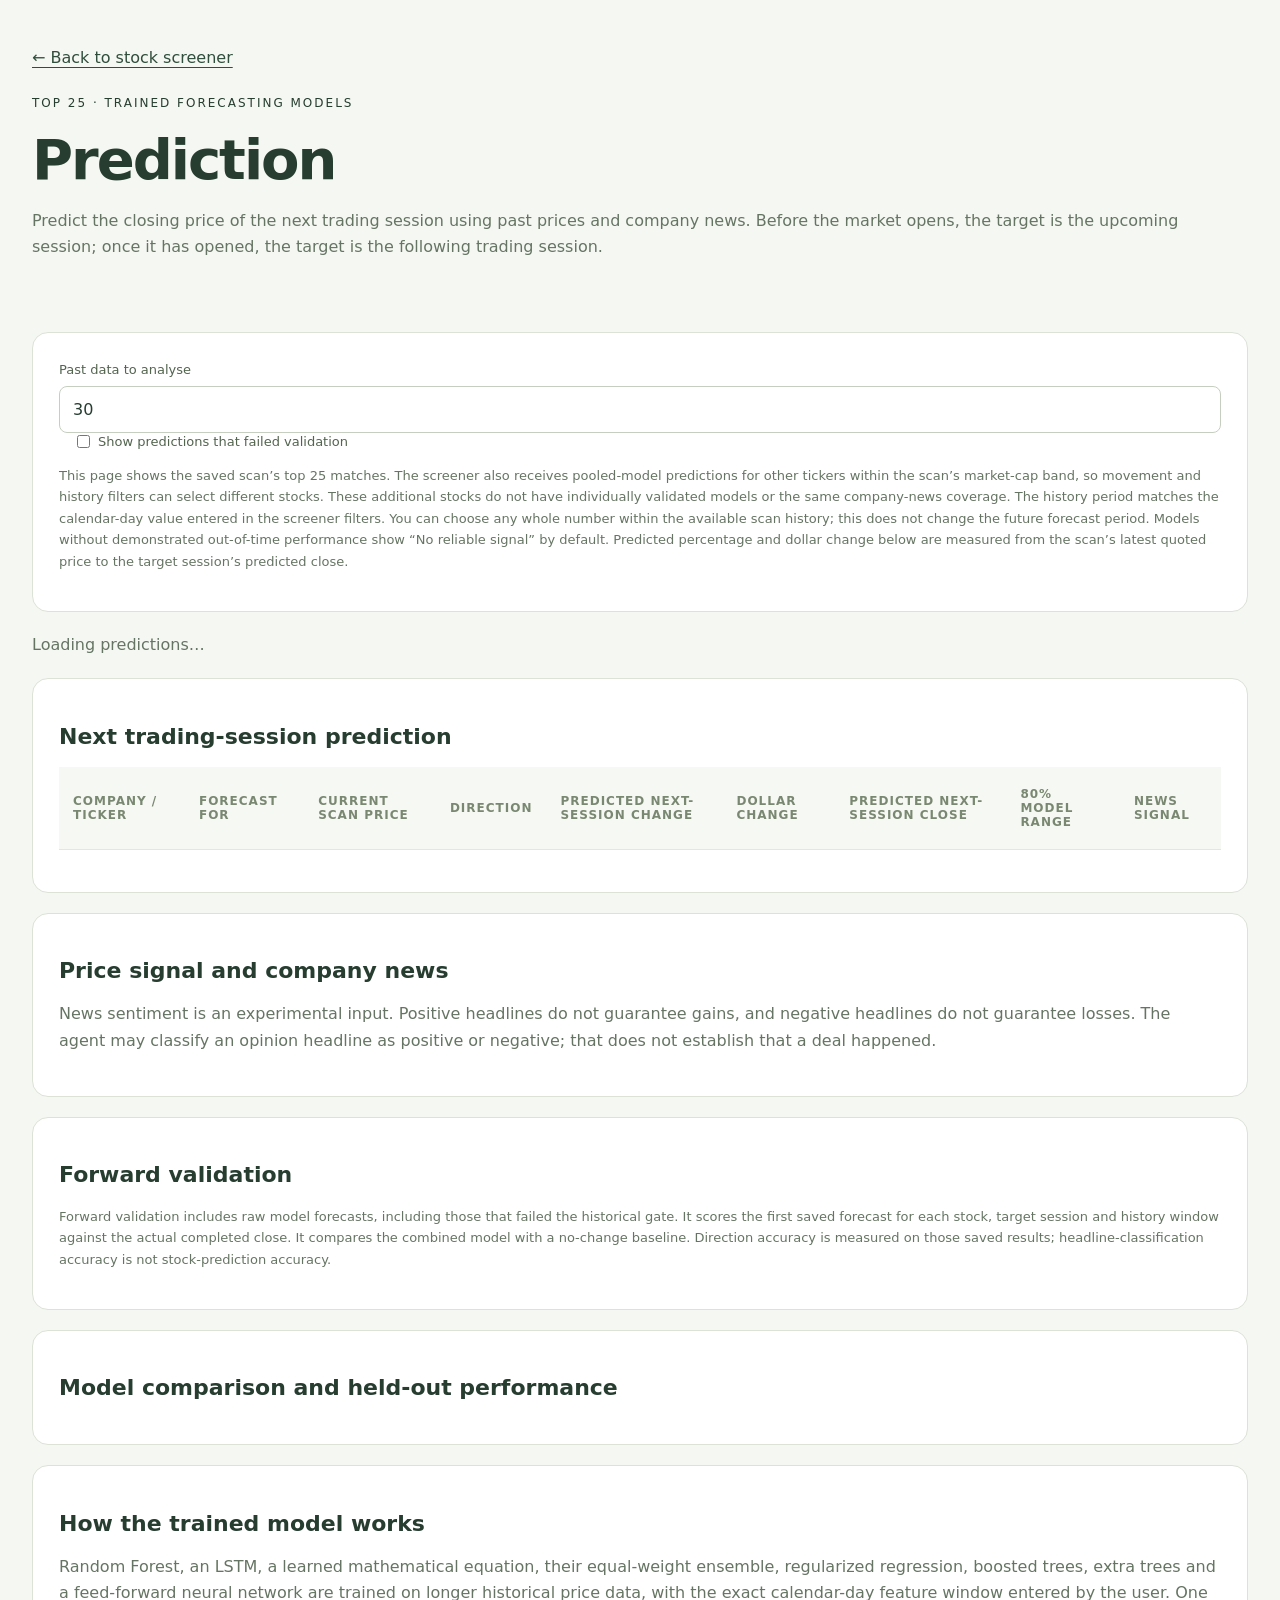
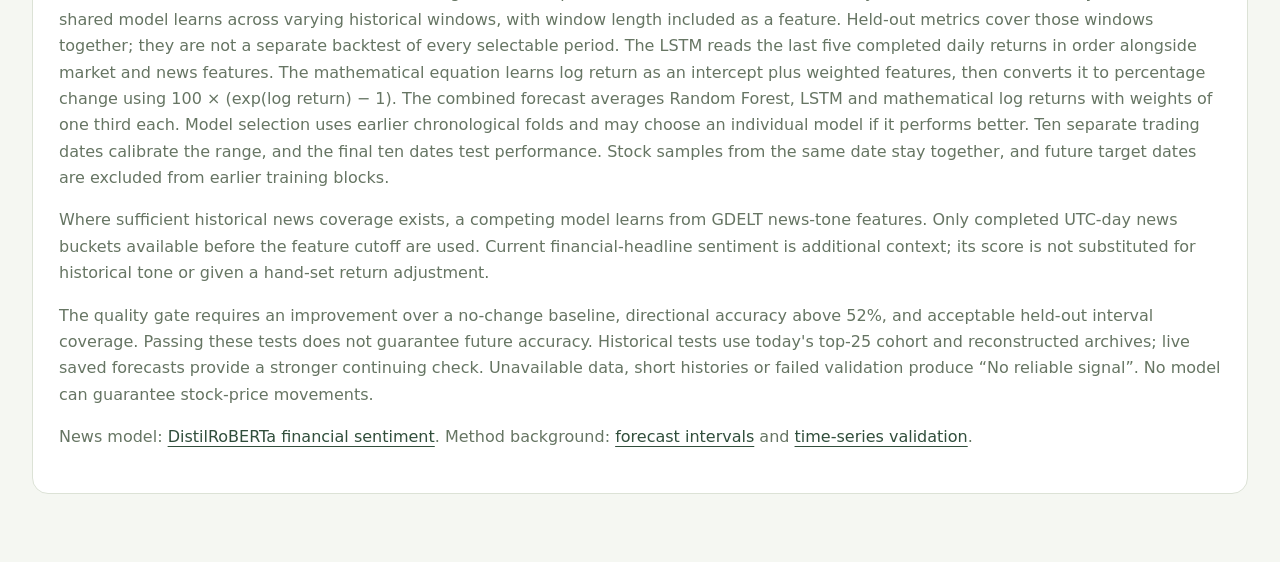
==== commit c77f7813: "Use exact user-selected history period for adaptive forecasts" ====
--- a/github-pages/prediction.html
+++ b/github-pages/prediction.html
@@ -1 +1 @@
-<!doctype html><html lang="en"><head><meta charset="utf-8"><meta name="viewport" content="width=device-width,initial-scale=1"><title>Prediction · Market Pulse</title><link rel="stylesheet" href="style.css"></head><body><main><a href="index.html">← Back to stock screener</a><header><span class="eyebrow">TOP 25 · TRAINED FORECASTING MODELS</span><h1>Prediction</h1><p>Predict the closing price of the next trading session using past prices and company news. Before the market opens, the target is the upcoming session; once it has opened, the target is the following trading session.</p></header><section><label for="historyWindow">Past data to analyse</label><select id="historyWindow"><option value="10">10 calendar days</option><option value="20">20 calendar days</option><option value="30" selected>30 calendar days</option></select><label class="quality-filter"><input type="checkbox" id="showUnvalidated"> Show predictions that failed validation</label><p class="hint">This page shows the saved scan’s top 25 matches. The screener also receives pooled-model predictions for other tickers within the scan’s market-cap band, so movement and history filters can select different stocks. These additional stocks do not have individually validated models or the same company-news coverage. This history selector does not change the future forecast period. Models without demonstrated out-of-time performance show “No reliable signal” by default. Predicted percentage and dollar change below are measured from the scan’s latest quoted price to the target session’s predicted close.</p></section><p id="predictionStatus" role="status">Loading predictions…</p><section><h2>Next trading-session prediction</h2><div class="table"><table><thead><tr><th>Company / ticker</th><th>Forecast for</th><th>Current scan price</th><th>Direction</th><th>Predicted next-session change</th><th>Dollar change</th><th>Predicted next-session close</th><th>80% model range</th><th>News signal</th></tr></thead><tbody id="predictionRows"></tbody></table></div><p id="predictionEmpty"></p></section><section><h2>Price signal and company news</h2><p>News sentiment is an experimental input. Positive headlines do not guarantee gains, and negative headlines do not guarantee losses. The agent may classify an opinion headline as positive or negative; that does not establish that a deal happened.</p><div id="predictionEvidence"></div></section><section><h2>Forward validation</h2><p id="validationSummary"></p><p class="hint">Forward validation includes raw model forecasts, including those that failed the historical gate. It scores the first saved forecast for each stock, target session and history window against the actual completed close. It compares the combined model with a no-change baseline. Direction accuracy is measured on those saved results; headline-classification accuracy is not stock-prediction accuracy.</p></section><section><h2>Model comparison and held-out performance</h2><div id="modelComparison"></div></section><section><h2>How the trained model works</h2><p>Random Forest, an LSTM, a learned mathematical equation, their equal-weight ensemble, regularized regression, boosted trees, extra trees and a feed-forward neural network are trained on longer historical price data, with separate 10-, 20- and 30-day feature windows. The LSTM reads the last five completed daily returns in order alongside market and news features. The mathematical equation learns log return as an intercept plus weighted features, then converts it to percentage change using 100 × (exp(log return) − 1). The combined forecast averages Random Forest, LSTM and mathematical log returns with weights of one third each. Model selection uses earlier chronological folds and may choose an individual model if it performs better. Ten separate trading dates calibrate the range, and the final ten dates test performance. Stock samples from the same date stay together, and future target dates are excluded from earlier training blocks.</p><p>Where sufficient historical news coverage exists, a competing model learns from GDELT news-tone features. Only completed UTC-day news buckets available before the feature cutoff are used. Current financial-headline sentiment is additional context; its score is not substituted for historical tone or given a hand-set return adjustment.</p><p>The quality gate requires an improvement over a no-change baseline, directional accuracy above 52%, and acceptable held-out interval coverage. Passing these tests does not guarantee future accuracy. Historical tests use today's top-25 cohort and reconstructed archives; live saved forecasts provide a stronger continuing check. Unavailable data, short histories or failed validation produce “No reliable signal”. No model can guarantee stock-price movements.</p><p>News model: <a href="https://huggingface.co/mrm8488/distilroberta-finetuned-financial-news-sentiment-analysis" target="_blank" rel="noreferrer">DistilRoBERTa financial sentiment</a>. Method background: <a href="https://otexts.com/fpp3/prediction-intervals.html" target="_blank" rel="noreferrer">forecast intervals</a> and <a href="https://otexts.com/fpp3/tscv.html" target="_blank" rel="noreferrer">time-series validation</a>.</p></section></main><script type="module" src="prediction.js?v=20261012-4"></script></body></html>
+<!doctype html><html lang="en"><head><meta charset="utf-8"><meta name="viewport" content="width=device-width,initial-scale=1"><title>Prediction · Market Pulse</title><link rel="stylesheet" href="style.css"></head><body><main><a href="index.html">← Back to stock screener</a><header><span class="eyebrow">TOP 25 · TRAINED FORECASTING MODELS</span><h1>Prediction</h1><p>Predict the closing price of the next trading session using past prices and company news. Before the market opens, the target is the upcoming session; once it has opened, the target is the following trading session.</p></header><section><label for="historyWindow">Past data to analyse</label><input id="historyWindow" type="number" min="1" max="365" step="1" value="30"><label class="quality-filter"><input type="checkbox" id="showUnvalidated"> Show predictions that failed validation</label><p class="hint">This page shows the saved scan’s top 25 matches. The screener also receives pooled-model predictions for other tickers within the scan’s market-cap band, so movement and history filters can select different stocks. These additional stocks do not have individually validated models or the same company-news coverage. The history period matches the calendar-day value entered in the screener filters. You can choose any whole number within the available scan history; this does not change the future forecast period. Models without demonstrated out-of-time performance show “No reliable signal” by default. Predicted percentage and dollar change below are measured from the scan’s latest quoted price to the target session’s predicted close.</p></section><p id="predictionStatus" role="status">Loading predictions…</p><section><h2>Next trading-session prediction</h2><div class="table"><table><thead><tr><th>Company / ticker</th><th>Forecast for</th><th>Current scan price</th><th>Direction</th><th>Predicted next-session change</th><th>Dollar change</th><th>Predicted next-session close</th><th>80% model range</th><th>News signal</th></tr></thead><tbody id="predictionRows"></tbody></table></div><p id="predictionEmpty"></p></section><section><h2>Price signal and company news</h2><p>News sentiment is an experimental input. Positive headlines do not guarantee gains, and negative headlines do not guarantee losses. The agent may classify an opinion headline as positive or negative; that does not establish that a deal happened.</p><div id="predictionEvidence"></div></section><section><h2>Forward validation</h2><p id="validationSummary"></p><p class="hint">Forward validation includes raw model forecasts, including those that failed the historical gate. It scores the first saved forecast for each stock, target session and history window against the actual completed close. It compares the combined model with a no-change baseline. Direction accuracy is measured on those saved results; headline-classification accuracy is not stock-prediction accuracy.</p></section><section><h2>Model comparison and held-out performance</h2><div id="modelComparison"></div></section><section><h2>How the trained model works</h2><p>Random Forest, an LSTM, a learned mathematical equation, their equal-weight ensemble, regularized regression, boosted trees, extra trees and a feed-forward neural network are trained on longer historical price data, with the exact calendar-day feature window entered by the user. One shared model learns across varying historical windows, with window length included as a feature. Held-out metrics cover those windows together; they are not a separate backtest of every selectable period. The LSTM reads the last five completed daily returns in order alongside market and news features. The mathematical equation learns log return as an intercept plus weighted features, then converts it to percentage change using 100 × (exp(log return) − 1). The combined forecast averages Random Forest, LSTM and mathematical log returns with weights of one third each. Model selection uses earlier chronological folds and may choose an individual model if it performs better. Ten separate trading dates calibrate the range, and the final ten dates test performance. Stock samples from the same date stay together, and future target dates are excluded from earlier training blocks.</p><p>Where sufficient historical news coverage exists, a competing model learns from GDELT news-tone features. Only completed UTC-day news buckets available before the feature cutoff are used. Current financial-headline sentiment is additional context; its score is not substituted for historical tone or given a hand-set return adjustment.</p><p>The quality gate requires an improvement over a no-change baseline, directional accuracy above 52%, and acceptable held-out interval coverage. Passing these tests does not guarantee future accuracy. Historical tests use today's top-25 cohort and reconstructed archives; live saved forecasts provide a stronger continuing check. Unavailable data, short histories or failed validation produce “No reliable signal”. No model can guarantee stock-price movements.</p><p>News model: <a href="https://huggingface.co/mrm8488/distilroberta-finetuned-financial-news-sentiment-analysis" target="_blank" rel="noreferrer">DistilRoBERTa financial sentiment</a>. Method background: <a href="https://otexts.com/fpp3/prediction-intervals.html" target="_blank" rel="noreferrer">forecast intervals</a> and <a href="https://otexts.com/fpp3/tscv.html" target="_blank" rel="noreferrer">time-series validation</a>.</p></section></main><script type="module" src="prediction.js?v=20261012-5"></script></body></html>
